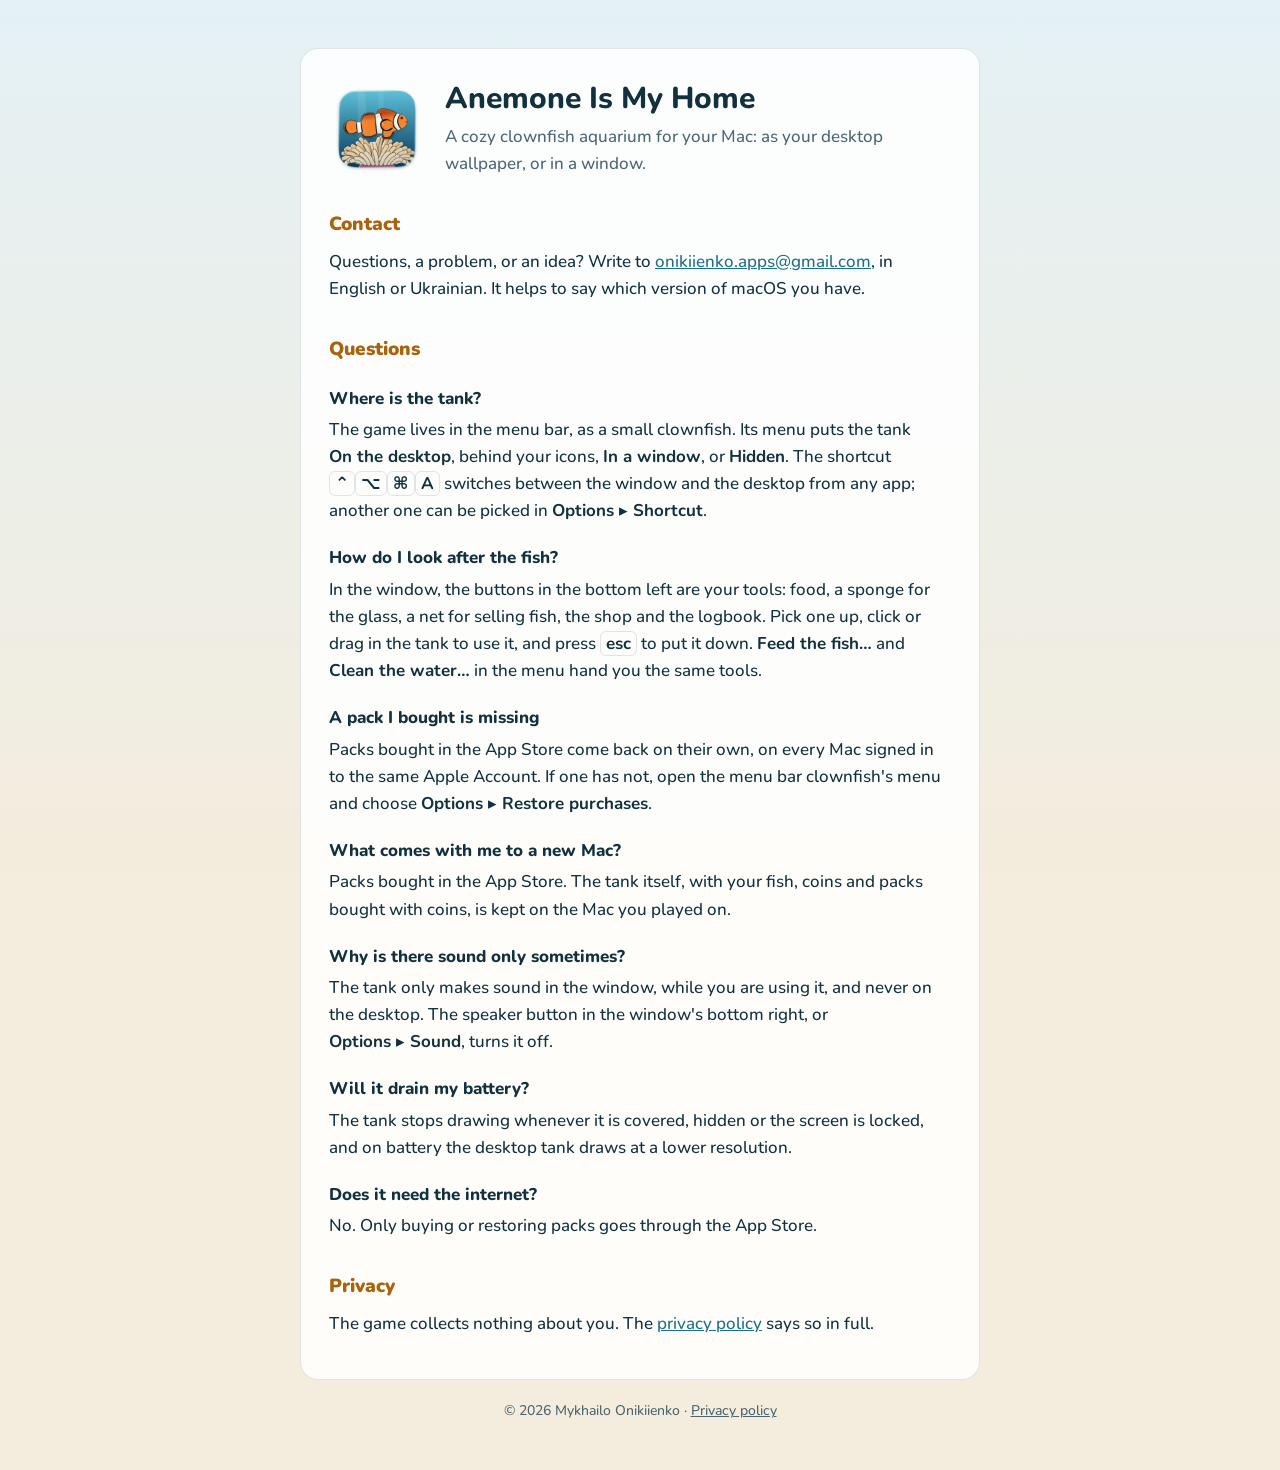
==== index.html @ 22beff0b "Add support page and privacy policy" ====
<!doctype html>
<html lang="en">
<head>
  <meta charset="utf-8">
  <meta name="viewport" content="width=device-width, initial-scale=1">
  <title>Anemone Is My Home: Support</title>
  <meta name="description" content="Help and contact for Anemone Is My Home, a cozy clownfish aquarium for your Mac.">
  <link rel="preconnect" href="https://fonts.googleapis.com">
  <link rel="preconnect" href="https://fonts.gstatic.com" crossorigin>
  <link rel="stylesheet" href="https://fonts.googleapis.com/css2?family=Nunito:wght@500;700;800;900&display=swap">
  <link rel="stylesheet" href="style.css">
  <link rel="icon" href="favicon.png">
  <link rel="apple-touch-icon" href="icon.png">
</head>
<body>
<main>
  <header class="title">
    <img src="icon.png" width="96" height="96" alt="The app's icon: a clownfish over its anemone">
    <div>
      <h1>Anemone Is My Home</h1>
      <p class="lede">A cozy clownfish aquarium for your Mac: as your desktop wallpaper, or in a window.</p>
    </div>
  </header>

  <h2>Contact</h2>
  <p>Questions, a problem, or an idea? Write to <a href="mailto:onikiienko.apps@gmail.com">onikiienko.apps@gmail.com</a>, in English or Ukrainian. It helps to say which version of macOS you have.</p>

  <h2>Questions</h2>

  <h3>Where is the tank?</h3>
  <p>The game lives in the menu bar, as a small clownfish. Its menu puts the tank <span class="menu">On the desktop</span>, behind your icons, <span class="menu">In a window</span>, or <span class="menu">Hidden</span>. The shortcut <kbd>⌃</kbd><kbd>⌥</kbd><kbd>⌘</kbd><kbd>A</kbd> switches between the window and the desktop from any app; another one can be picked in <span class="menu">Options ▸ Shortcut</span>.</p>

  <h3>How do I look after the fish?</h3>
  <p>In the window, the buttons in the bottom left are your tools: food, a sponge for the glass, a net for selling fish, the shop and the logbook. Pick one up, click or drag in the tank to use it, and press <kbd>esc</kbd> to put it down. <span class="menu">Feed the fish…</span> and <span class="menu">Clean the water…</span> in the menu hand you the same tools.</p>

  <h3>A pack I bought is missing</h3>
  <p>Packs bought in the App Store come back on their own, on every Mac signed in to the same Apple Account. If one has not, open the menu bar clownfish's menu and choose <span class="menu">Options ▸ Restore purchases</span>.</p>

  <h3>What comes with me to a new Mac?</h3>
  <p>Packs bought in the App Store. The tank itself, with your fish, coins and packs bought with coins, is kept on the Mac you played on.</p>

  <h3>Why is there sound only sometimes?</h3>
  <p>The tank only makes sound in the window, while you are using it, and never on the desktop. The speaker button in the window's bottom right, or <span class="menu">Options ▸ Sound</span>, turns it off.</p>

  <h3>Will it drain my battery?</h3>
  <p>The tank stops drawing whenever it is covered, hidden or the screen is locked, and on battery the desktop tank draws at a lower resolution.</p>

  <h3>Does it need the internet?</h3>
  <p>No. Only buying or restoring packs goes through the App Store.</p>

  <h2>Privacy</h2>
  <p>The game collects nothing about you. The <a href="privacy/">privacy policy</a> says so in full.</p>
</main>
<footer>© 2026 Mykhailo Onikiienko · <a href="privacy/">Privacy policy</a></footer>
</body>
</html>
---- style.css ----
/* The game's own look: deep water, the shop's dark glass, its amber headings. */

:root {
  --water-top: #0e3446;
  --water-bottom: #071c27;
  --glass: rgba(6, 22, 31, 0.72);
  --rim: rgba(255, 255, 255, 0.12);
  --text: #ffffff;
  --dim: #b4ccd4;
  --amber: #ffc97c;
  --link: #8fd3e6;
}

@media (prefers-color-scheme: light) {
  :root {
    --water-top: #e4f1f5;
    --water-bottom: #f4ecdc;
    --glass: rgba(255, 255, 255, 0.86);
    --rim: rgba(18, 49, 63, 0.12);
    --text: #12313f;
    --dim: #4b6773;
    --amber: #a8640c;
    --link: #1d6f88;
  }
}

* {
  box-sizing: border-box;
}

html {
  background: var(--water-bottom);
}

body {
  margin: 0;
  min-height: 100vh;
  background: linear-gradient(var(--water-top), var(--water-bottom)) fixed;
  color: var(--text);
  font: 500 17px/1.6 "Nunito", system-ui, sans-serif;
  padding: 48px 16px;
}

main {
  max-width: 680px;
  margin: 0 auto;
  background: var(--glass);
  border: 1px solid var(--rim);
  border-radius: 18px;
  padding: 32px 28px;
}

.title {
  display: flex;
  align-items: center;
  gap: 20px;
  margin-bottom: 28px;
}

.title img {
  display: block;
  flex: none;
}

.title .lede {
  margin: 0;
}

h1 {
  font-size: 30px;
  font-weight: 800;
  line-height: 1.2;
  margin: 0 0 6px;
}

.lede {
  color: var(--dim);
  margin: 0 0 28px;
}

h2 {
  color: var(--amber);
  font-size: 19px;
  font-weight: 900;
  margin: 32px 0 8px;
}

h3 {
  font-size: 17px;
  font-weight: 800;
  margin: 20px 0 4px;
}

p,
li {
  margin: 0 0 10px;
}

ul {
  padding-left: 22px;
}

a {
  color: var(--link);
}

.menu {
  font-weight: 700;
  white-space: nowrap;
}

kbd {
  font: inherit;
  font-weight: 700;
  border: 1px solid var(--rim);
  border-radius: 6px;
  padding: 0 5px;
}

footer {
  max-width: 680px;
  margin: 20px auto 0;
  color: var(--dim);
  font-size: 14px;
  text-align: center;
}

footer a {
  color: inherit;
}

@media (max-width: 520px) {
  main {
    padding: 24px 18px;
  }

  h1 {
    font-size: 26px;
  }

  .title {
    gap: 14px;
  }

  .title img {
    width: 64px;
    height: 64px;
  }

  .title.small img {
    width: 48px;
    height: 48px;
  }
}
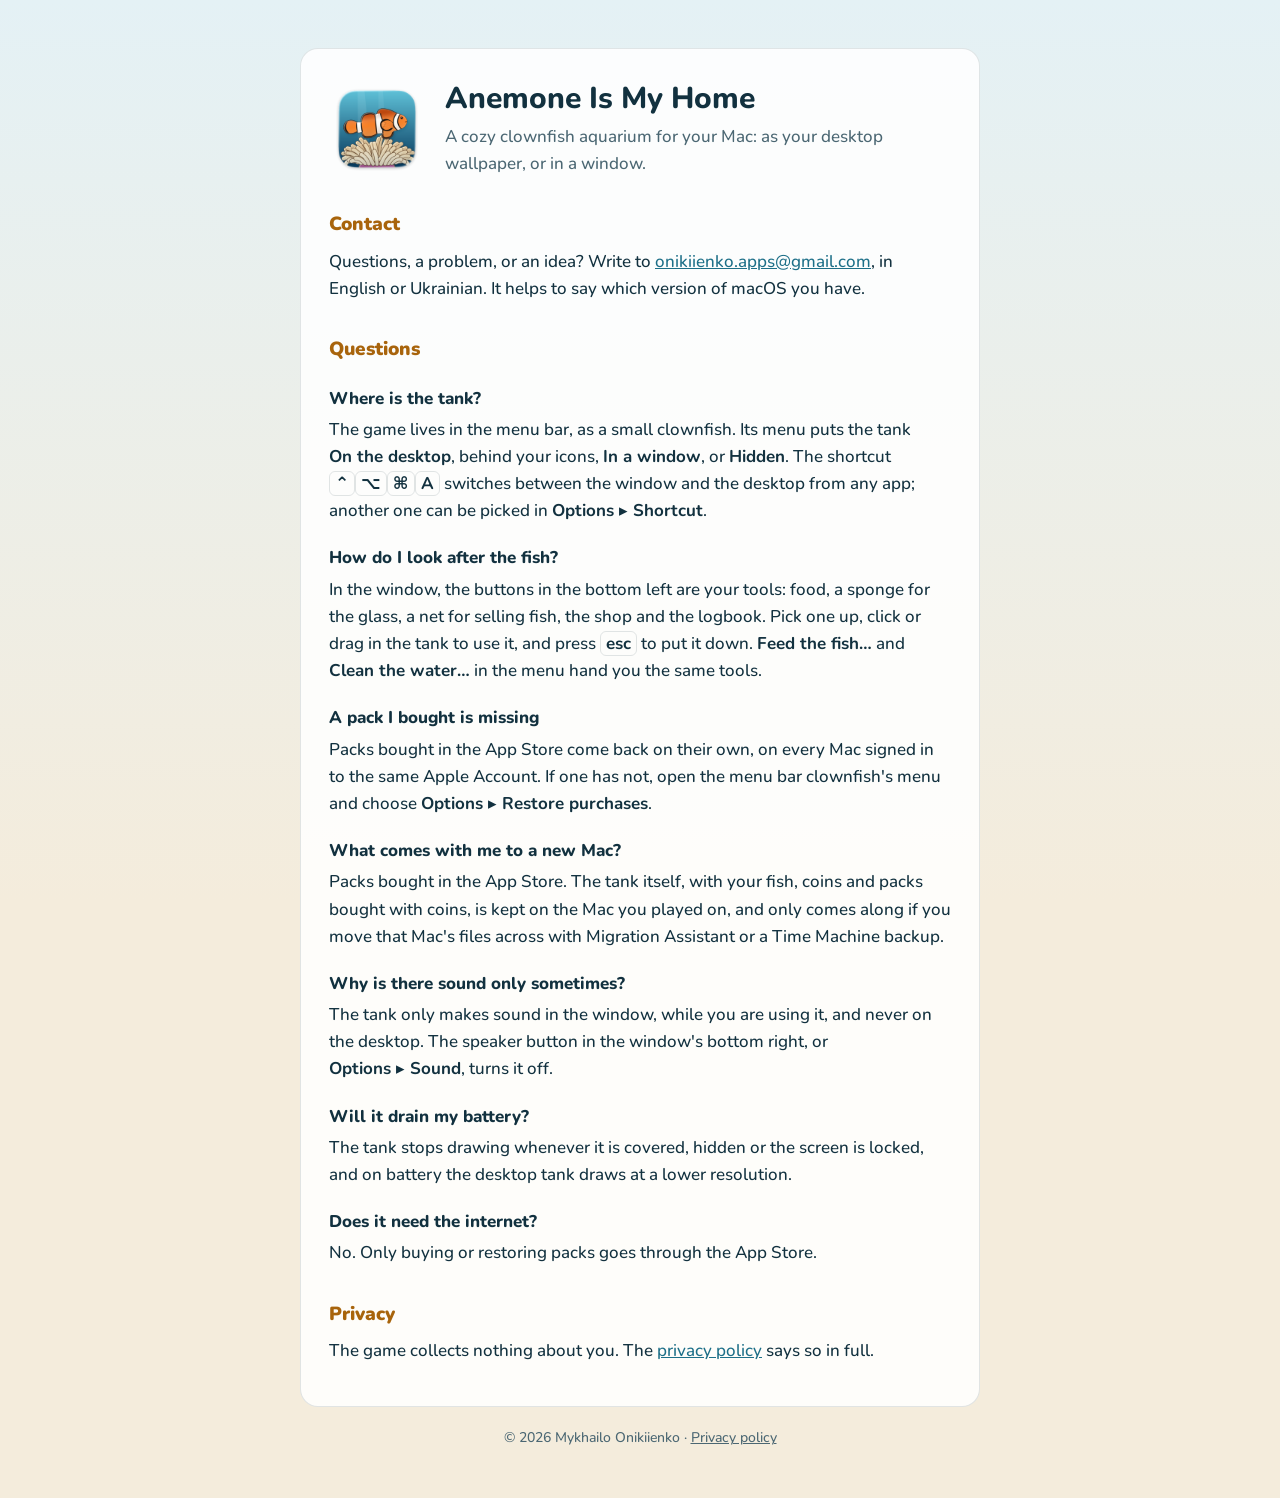
==== commit bd718d2b: "Serve the font from the site; say what Apple, GitHub and email reach" ====
--- a/index.html
+++ b/index.html
@@ -5,9 +5,6 @@
   <meta name="viewport" content="width=device-width, initial-scale=1">
   <title>Anemone Is My Home: Support</title>
   <meta name="description" content="Help and contact for Anemone Is My Home, a cozy clownfish aquarium for your Mac.">
-  <link rel="preconnect" href="https://fonts.googleapis.com">
-  <link rel="preconnect" href="https://fonts.gstatic.com" crossorigin>
-  <link rel="stylesheet" href="https://fonts.googleapis.com/css2?family=Nunito:wght@500;700;800;900&display=swap">
   <link rel="stylesheet" href="style.css">
   <link rel="icon" href="favicon.png">
   <link rel="apple-touch-icon" href="icon.png">
@@ -37,7 +34,7 @@
   <p>Packs bought in the App Store come back on their own, on every Mac signed in to the same Apple Account. If one has not, open the menu bar clownfish's menu and choose <span class="menu">Options ▸ Restore purchases</span>.</p>
 
   <h3>What comes with me to a new Mac?</h3>
-  <p>Packs bought in the App Store. The tank itself, with your fish, coins and packs bought with coins, is kept on the Mac you played on.</p>
+  <p>Packs bought in the App Store. The tank itself, with your fish, coins and packs bought with coins, is kept on the Mac you played on, and only comes along if you move that Mac's files across with Migration Assistant or a Time Machine backup.</p>
 
   <h3>Why is there sound only sometimes?</h3>
   <p>The tank only makes sound in the window, while you are using it, and never on the desktop. The speaker button in the window's bottom right, or <span class="menu">Options ▸ Sound</span>, turns it off.</p>
--- a/style.css
+++ b/style.css
@@ -1,4 +1,13 @@
 /* The game's own look: deep water, the shop's dark glass, its amber headings. */
+
+/* The game's own Nunito (native/assets/fonts), cut to Latin, served from here rather than Google
+   Fonts, so a visit to these pages tells nobody else about it. */
+@font-face {
+  font-family: "Nunito";
+  src: url("fonts/nunito.woff2") format("woff2");
+  font-weight: 200 1000;
+  font-display: swap;
+}
 
 :root {
   --water-top: #0e3446;
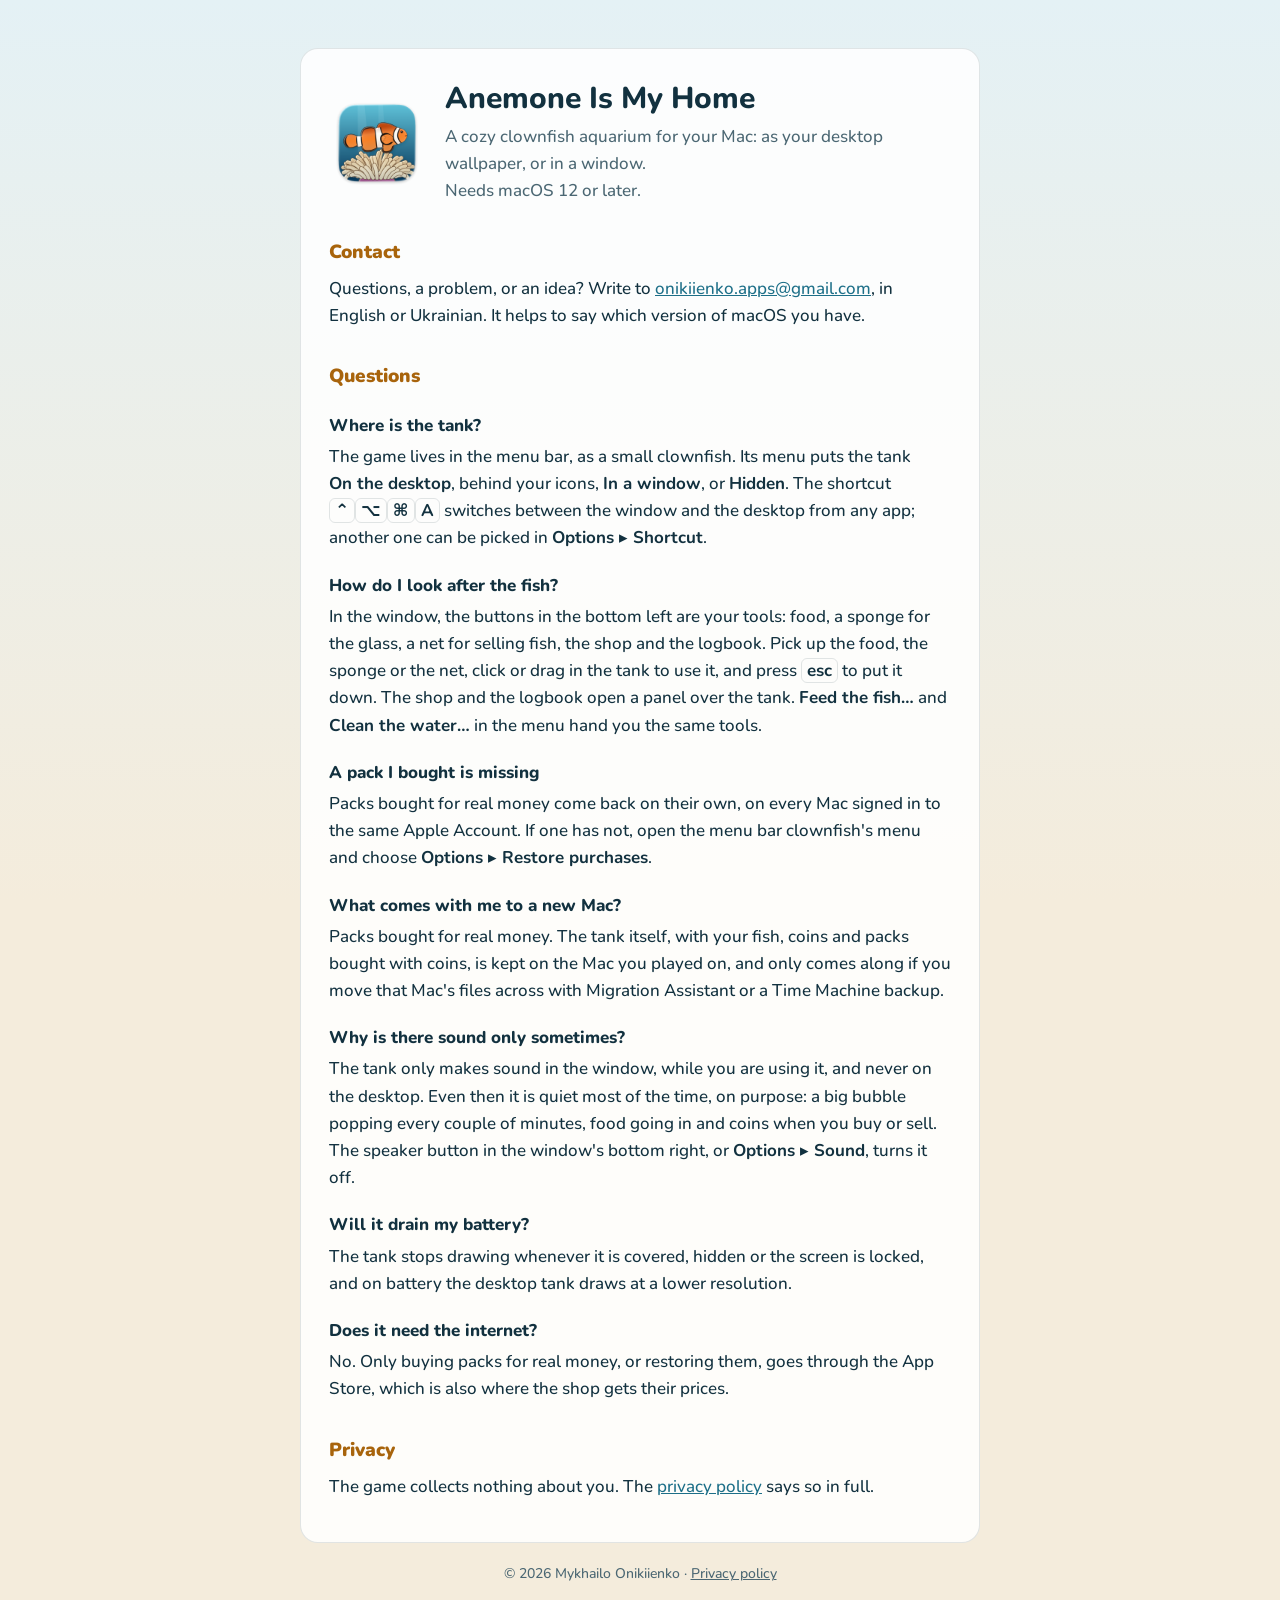
==== commit fcca877a: "Correct the support answers; say which macOS it needs" ====
--- a/index.html
+++ b/index.html
@@ -6,6 +6,10 @@
   <title>Anemone Is My Home: Support</title>
   <meta name="description" content="Help and contact for Anemone Is My Home, a cozy clownfish aquarium for your Mac.">
   <link rel="stylesheet" href="style.css">
+  <!-- Holds the page until the stylesheet is in. An extension reading the layout as soon as
+       the HTML is parsed makes Firefox paint it unstyled first; a script here waits for the
+       stylesheet. It must not be empty: an empty one is skipped. -->
+  <script>0</script>
   <link rel="icon" href="favicon.png">
   <link rel="apple-touch-icon" href="icon.png">
 </head>
@@ -15,7 +19,7 @@
     <img src="icon.png" width="96" height="96" alt="The app's icon: a clownfish over its anemone">
     <div>
       <h1>Anemone Is My Home</h1>
-      <p class="lede">A cozy clownfish aquarium for your Mac: as your desktop wallpaper, or in a window.</p>
+      <p class="lede">A cozy clownfish aquarium for your Mac: as your desktop wallpaper, or in a window.<br>Needs macOS 12 or later.</p>
     </div>
   </header>
 
@@ -28,22 +32,22 @@
   <p>The game lives in the menu bar, as a small clownfish. Its menu puts the tank <span class="menu">On the desktop</span>, behind your icons, <span class="menu">In a window</span>, or <span class="menu">Hidden</span>. The shortcut <kbd>⌃</kbd><kbd>⌥</kbd><kbd>⌘</kbd><kbd>A</kbd> switches between the window and the desktop from any app; another one can be picked in <span class="menu">Options ▸ Shortcut</span>.</p>
 
   <h3>How do I look after the fish?</h3>
-  <p>In the window, the buttons in the bottom left are your tools: food, a sponge for the glass, a net for selling fish, the shop and the logbook. Pick one up, click or drag in the tank to use it, and press <kbd>esc</kbd> to put it down. <span class="menu">Feed the fish…</span> and <span class="menu">Clean the water…</span> in the menu hand you the same tools.</p>
+  <p>In the window, the buttons in the bottom left are your tools: food, a sponge for the glass, a net for selling fish, the shop and the logbook. Pick up the food, the sponge or the net, click or drag in the tank to use it, and press <kbd>esc</kbd> to put it down. The shop and the logbook open a panel over the tank. <span class="menu">Feed the fish…</span> and <span class="menu">Clean the water…</span> in the menu hand you the same tools.</p>
 
   <h3>A pack I bought is missing</h3>
-  <p>Packs bought in the App Store come back on their own, on every Mac signed in to the same Apple Account. If one has not, open the menu bar clownfish's menu and choose <span class="menu">Options ▸ Restore purchases</span>.</p>
+  <p>Packs bought for real money come back on their own, on every Mac signed in to the same Apple Account. If one has not, open the menu bar clownfish's menu and choose <span class="menu">Options ▸ Restore purchases</span>.</p>
 
   <h3>What comes with me to a new Mac?</h3>
-  <p>Packs bought in the App Store. The tank itself, with your fish, coins and packs bought with coins, is kept on the Mac you played on, and only comes along if you move that Mac's files across with Migration Assistant or a Time Machine backup.</p>
+  <p>Packs bought for real money. The tank itself, with your fish, coins and packs bought with coins, is kept on the Mac you played on, and only comes along if you move that Mac's files across with Migration Assistant or a Time Machine backup.</p>
 
   <h3>Why is there sound only sometimes?</h3>
-  <p>The tank only makes sound in the window, while you are using it, and never on the desktop. The speaker button in the window's bottom right, or <span class="menu">Options ▸ Sound</span>, turns it off.</p>
+  <p>The tank only makes sound in the window, while you are using it, and never on the desktop. Even then it is quiet most of the time, on purpose: a big bubble popping every couple of minutes, food going in and coins when you buy or sell. The speaker button in the window's bottom right, or <span class="menu">Options ▸ Sound</span>, turns it off.</p>
 
   <h3>Will it drain my battery?</h3>
   <p>The tank stops drawing whenever it is covered, hidden or the screen is locked, and on battery the desktop tank draws at a lower resolution.</p>
 
   <h3>Does it need the internet?</h3>
-  <p>No. Only buying or restoring packs goes through the App Store.</p>
+  <p>No. Only buying packs for real money, or restoring them, goes through the App Store, which is also where the shop gets their prices.</p>
 
   <h2>Privacy</h2>
   <p>The game collects nothing about you. The <a href="privacy/">privacy policy</a> says so in full.</p>
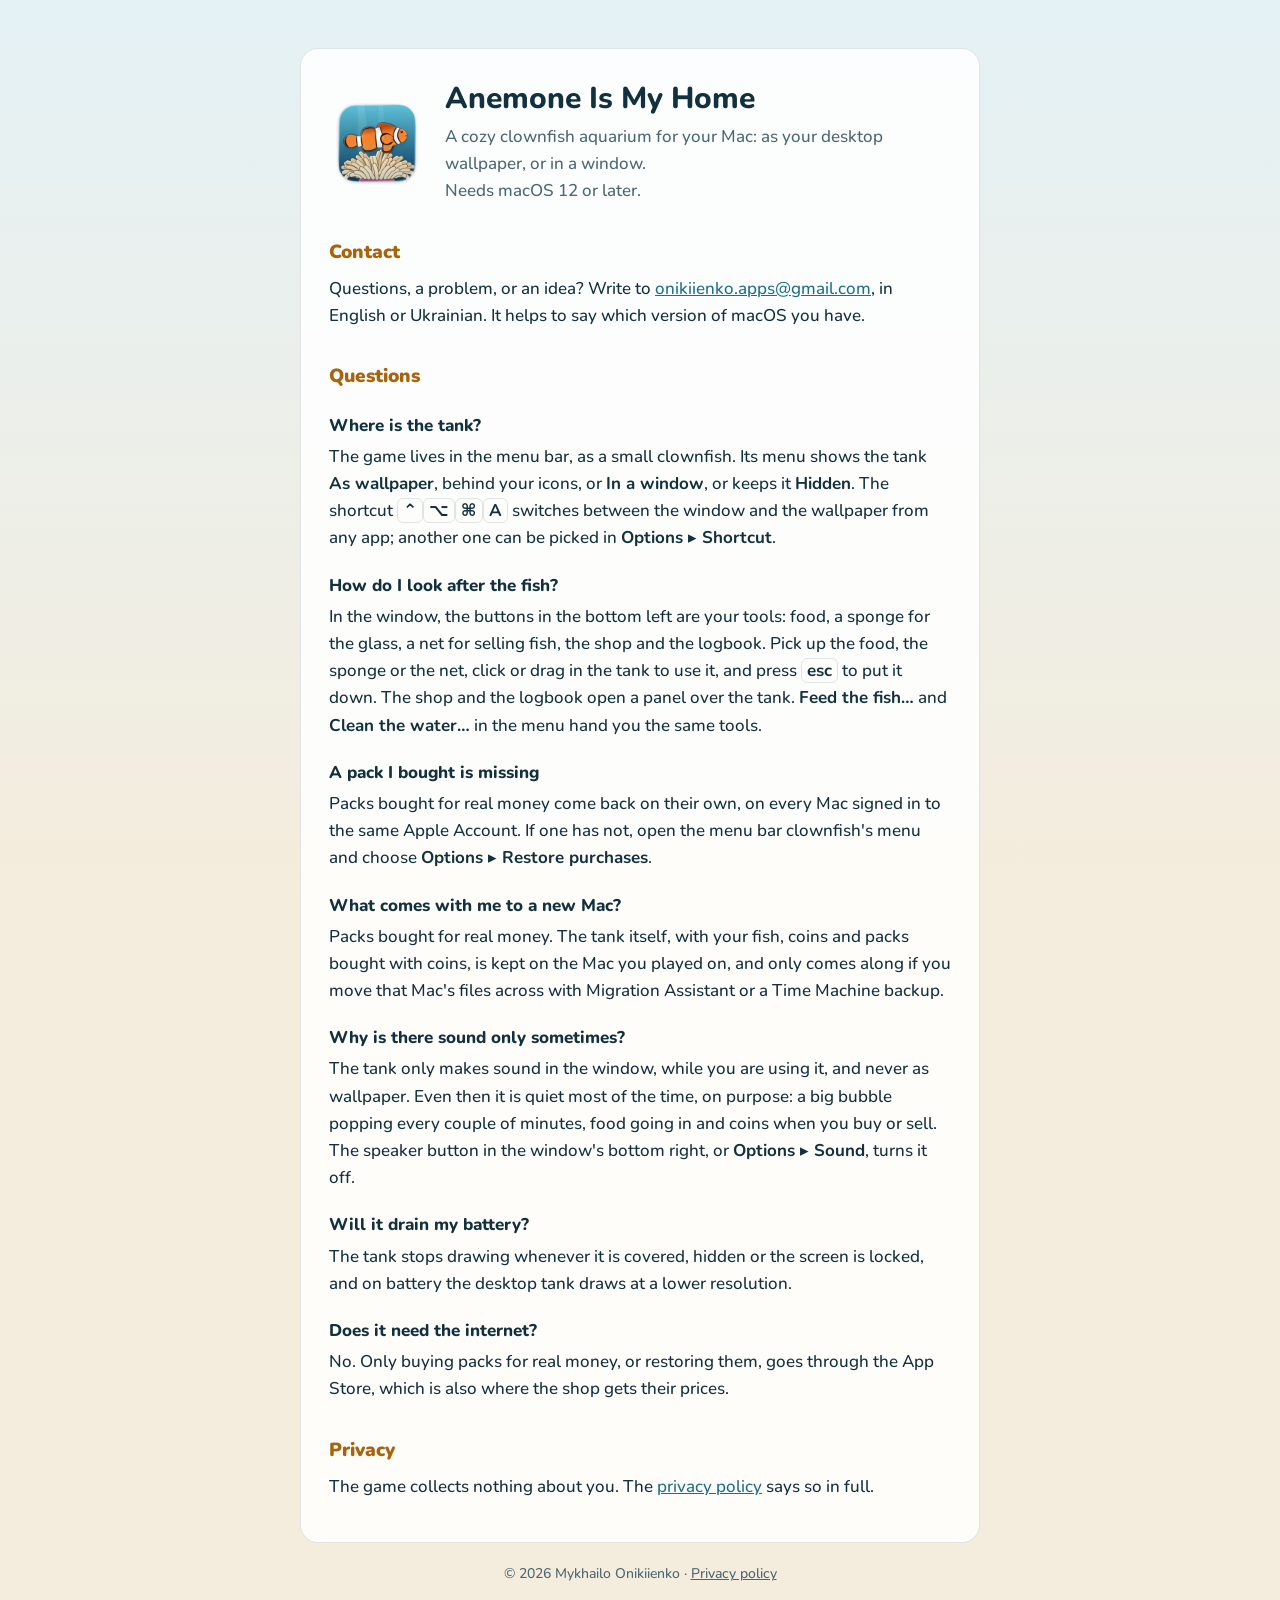
==== commit 1e945e52: "Call the desktop mode As wallpaper" ====
--- a/index.html
+++ b/index.html
@@ -29,7 +29,7 @@
   <h2>Questions</h2>
 
   <h3>Where is the tank?</h3>
-  <p>The game lives in the menu bar, as a small clownfish. Its menu puts the tank <span class="menu">On the desktop</span>, behind your icons, <span class="menu">In a window</span>, or <span class="menu">Hidden</span>. The shortcut <kbd>⌃</kbd><kbd>⌥</kbd><kbd>⌘</kbd><kbd>A</kbd> switches between the window and the desktop from any app; another one can be picked in <span class="menu">Options ▸ Shortcut</span>.</p>
+  <p>The game lives in the menu bar, as a small clownfish. Its menu shows the tank <span class="menu">As wallpaper</span>, behind your icons, or <span class="menu">In a window</span>, or keeps it <span class="menu">Hidden</span>. The shortcut <kbd>⌃</kbd><kbd>⌥</kbd><kbd>⌘</kbd><kbd>A</kbd> switches between the window and the wallpaper from any app; another one can be picked in <span class="menu">Options ▸ Shortcut</span>.</p>
 
   <h3>How do I look after the fish?</h3>
   <p>In the window, the buttons in the bottom left are your tools: food, a sponge for the glass, a net for selling fish, the shop and the logbook. Pick up the food, the sponge or the net, click or drag in the tank to use it, and press <kbd>esc</kbd> to put it down. The shop and the logbook open a panel over the tank. <span class="menu">Feed the fish…</span> and <span class="menu">Clean the water…</span> in the menu hand you the same tools.</p>
@@ -41,7 +41,7 @@
   <p>Packs bought for real money. The tank itself, with your fish, coins and packs bought with coins, is kept on the Mac you played on, and only comes along if you move that Mac's files across with Migration Assistant or a Time Machine backup.</p>
 
   <h3>Why is there sound only sometimes?</h3>
-  <p>The tank only makes sound in the window, while you are using it, and never on the desktop. Even then it is quiet most of the time, on purpose: a big bubble popping every couple of minutes, food going in and coins when you buy or sell. The speaker button in the window's bottom right, or <span class="menu">Options ▸ Sound</span>, turns it off.</p>
+  <p>The tank only makes sound in the window, while you are using it, and never as wallpaper. Even then it is quiet most of the time, on purpose: a big bubble popping every couple of minutes, food going in and coins when you buy or sell. The speaker button in the window's bottom right, or <span class="menu">Options ▸ Sound</span>, turns it off.</p>
 
   <h3>Will it drain my battery?</h3>
   <p>The tank stops drawing whenever it is covered, hidden or the screen is locked, and on battery the desktop tank draws at a lower resolution.</p>
